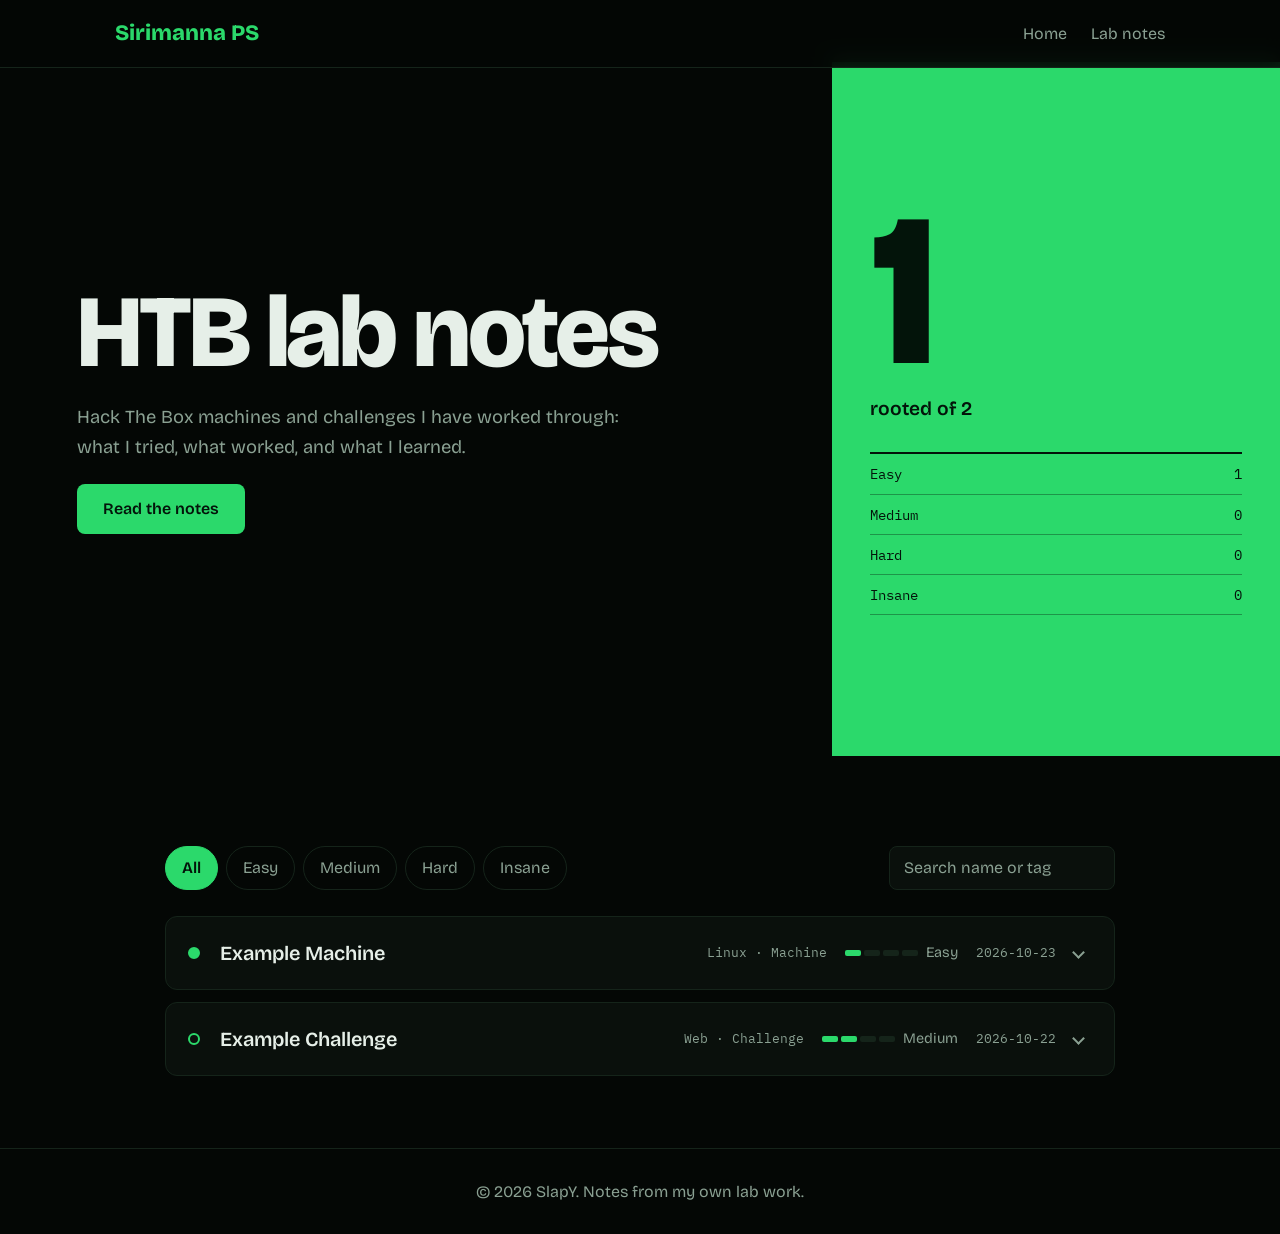
==== htb.html @ 9b22c39a "Add files via upload" ====
<!DOCTYPE html>
<html lang="en">
<head>
    <meta charset="UTF-8">
    <meta name="viewport" content="width=device-width, initial-scale=1.0">
    <title>HTB Lab Notes | Pawan Sirimanna</title>
    <meta name="description" content="Hack The Box machines and challenges I have worked through, with notes on recon, foothold, privilege escalation and lessons learned.">
    <link rel="preconnect" href="https://fonts.googleapis.com">
    <link rel="preconnect" href="https://fonts.gstatic.com" crossorigin>
    <link rel="stylesheet" href="https://fonts.googleapis.com/css2?family=Bricolage+Grotesque:opsz,wght@12..96,400;12..96,600;12..96,800&family=IBM+Plex+Mono&display=swap">
    <link rel="stylesheet" href="htb.css">
</head>
<body>

    <header class="bar">
        <nav class="bar-in">
            <a class="brand" href="index.html">Sirimanna PS</a>
            <ul>
                <li><a href="index.html">Home</a></li>
                <li><a href="#notes">Lab notes</a></li>
            </ul>
        </nav>
    </header>

    <main>
        <section class="hero">
            <div class="hero-text">
                <h1>HTB lab notes</h1>
                <p>Hack The Box machines and challenges I have worked through: what I tried, what worked, and what I learned.</p>
                <a class="go" href="#notes">Read the notes</a>
            </div>
            <aside class="hero-count" aria-label="Rooted machines">
                <div class="num" id="rooted">0</div>
                <div class="cap">rooted of <span id="total">0</span></div>
                <ul class="split" id="split"></ul>
            </aside>
        </section>

        <section class="notes" id="notes">
            <div class="tools">
                <div class="chips" id="chips" role="group" aria-label="Filter by difficulty"></div>
                <input id="search" type="search" placeholder="Search name or tag" aria-label="Search machines">
            </div>
            <div id="list"></div>
            <p class="empty" id="empty" hidden>No match. Clear the search or pick another difficulty.</p>
        </section>
    </main>

    <footer>
        <p>© 2026 SlapY. Notes from my own lab work.</p>
    </footer>

    <script src="machines.js"></script>
    <script src="htb.js"></script>
</body>
</html>
---- htb.css ----
:root{
  --bg:#040705; --panel:#0a100c; --line:#15241a; --text:#e6efe8; --mute:#8aa092;
  --g:#2bd96b; --g-ink:#03140a;
  --font:"Bricolage Grotesque",Arial,Helvetica,sans-serif;
  --mono:"IBM Plex Mono",Consolas,monospace;
}
*{margin:0;padding:0;box-sizing:border-box}
html{scroll-behavior:smooth;scroll-padding-top:80px}
body{font-family:var(--font);background:var(--bg);color:var(--text);line-height:1.6}
a{color:inherit}
:focus-visible{outline:2px solid var(--g);outline-offset:3px}

/* nav */
.bar{position:fixed;top:0;width:100%;z-index:10;background:rgba(4,7,5,.88);backdrop-filter:blur(10px);border-bottom:1px solid var(--line)}
.bar-in{max-width:1100px;margin:auto;padding:16px 25px;display:flex;justify-content:space-between;align-items:center}
.brand{font-weight:800;font-size:22px;color:var(--g);text-decoration:none}
.bar ul{list-style:none;display:flex;gap:24px}
.bar ul a{color:var(--mute);text-decoration:none;transition:color .2s}
.bar ul a:hover{color:var(--g)}

/* hero: 65% black / 35% green */
.hero{display:grid;grid-template-columns:65fr 35fr;min-height:84vh;padding-top:62px}
.hero-text{display:flex;flex-direction:column;justify-content:center;align-items:flex-start;gap:22px;padding:70px clamp(24px,6vw,90px)}
.hero h1{font-size:clamp(3rem,8vw,6.5rem);font-weight:800;line-height:.95;letter-spacing:-.03em}
.hero-text p{max-width:46ch;color:var(--mute);font-size:1.15rem}
.go{display:inline-block;padding:12px 26px;border-radius:8px;background:var(--g);color:var(--g-ink);font-weight:600;text-decoration:none;transition:transform .2s}
.go:hover{transform:translateY(-3px)}
.hero-count{background:var(--g);color:var(--g-ink);display:flex;flex-direction:column;justify-content:center;padding:40px clamp(20px,3vw,48px)}
.num{font-size:clamp(7rem,17vw,14rem);font-weight:800;line-height:.82;letter-spacing:-.06em}
.cap{font-size:1.2rem;font-weight:600;margin-top:12px}
.split{list-style:none;margin-top:28px;border-top:2px solid var(--g-ink);font-family:var(--mono);font-size:.9rem}
.split li{display:flex;justify-content:space-between;padding:8px 0;border-bottom:1px solid rgba(3,20,10,.35)}

/* notes */
.notes{max-width:1000px;margin:auto;padding:90px 25px 60px}
.tools{display:flex;flex-wrap:wrap;gap:14px;justify-content:space-between;margin-bottom:26px}
.chips{display:flex;flex-wrap:wrap;gap:8px}
.chip{font:inherit;color:var(--mute);background:transparent;border:1px solid var(--line);border-radius:999px;padding:6px 16px;cursor:pointer;transition:.2s}
.chip:hover{border-color:var(--g);color:var(--text)}
.chip[aria-pressed=true]{background:var(--g);border-color:var(--g);color:var(--g-ink);font-weight:600}
#search{font:inherit;color:var(--text);background:var(--panel);border:1px solid var(--line);border-radius:8px;padding:8px 14px;min-width:220px}
#search::placeholder{color:var(--mute)}

.m{border:1px solid var(--line);border-radius:12px;background:var(--panel);margin-bottom:12px;overflow:hidden;transition:border-color .25s}
.m:hover,.m[data-open=true]{border-color:var(--g)}
.m-head{all:unset;box-sizing:border-box;width:100%;cursor:pointer;display:grid;grid-template-columns:14px 1fr auto auto auto 18px;align-items:center;gap:18px;padding:20px 22px}
.m-head:focus-visible{outline:2px solid var(--g);outline-offset:-2px}
.dot{width:12px;height:12px;border-radius:50%;border:2px solid var(--g)}
.dot.Rooted{background:var(--g)}
.dot.User{background:linear-gradient(90deg,var(--g) 50%,transparent 50%)}
.m-name{font-size:1.25rem;font-weight:600}
.m-os,.m-date{font-family:var(--mono);font-size:.82rem;color:var(--mute)}
.lvl{display:flex;align-items:center;gap:8px;font-size:.9rem;color:var(--mute)}
.bars{display:flex;gap:3px}
.bars i{width:16px;height:6px;border-radius:2px;background:var(--line)}
.bars i.on{background:var(--g)}
.chev{width:9px;height:9px;border-right:2px solid var(--mute);border-bottom:2px solid var(--mute);transform:rotate(45deg);transition:transform .3s}
.m[data-open=true] .chev{transform:rotate(-135deg);border-color:var(--g)}

.m-body{display:grid;grid-template-rows:0fr;visibility:hidden;transition:grid-template-rows .35s ease,visibility 0s .35s}
.m[data-open=true] .m-body{grid-template-rows:1fr;visibility:visible;transition:grid-template-rows .35s ease}
.m-clip{overflow:hidden}
.pad{padding:4px 22px 24px 54px;border-top:1px solid var(--line);padding-top:20px}
.pad p{max-width:70ch}
.tags{display:flex;flex-wrap:wrap;gap:8px;margin:14px 0}
.tags span{font-family:var(--mono);font-size:.78rem;color:var(--g);border:1px solid var(--line);border-radius:6px;padding:2px 10px}
.steps{margin:6px 0 0 20px;max-width:70ch}
.steps li{margin-bottom:10px;padding-left:6px}
.steps li::marker{color:var(--g);font-weight:600}
.steps b{font-weight:600}
.steps span{color:var(--mute)}
.lesson{margin-top:16px;padding-left:14px;border-left:3px solid var(--g);color:var(--text)}
.read{display:inline-block;margin-top:18px;color:var(--g);font-weight:600;text-decoration:none;border-bottom:1px solid var(--g)}
.empty{color:var(--mute);text-align:center;padding:40px 0}

footer{text-align:center;padding:30px;border-top:1px solid var(--line);color:var(--mute)}

@media (max-width:768px){
  .hero{grid-template-columns:1fr;min-height:0}
  .hero-text{padding:60px 24px 48px}
  .hero-count{padding:36px 24px}
  .num{font-size:7rem}
  .m-head{grid-template-columns:14px 1fr 18px;gap:12px;row-gap:4px;padding:16px}
  .m-name{grid-column:2}
  .chev{grid-column:3;grid-row:1}
  .m-os,.lvl,.m-date{grid-column:2}
  .pad{padding-left:22px}
  .bar ul{gap:16px}
}
@media (prefers-reduced-motion:reduce){
  *{transition:none!important;scroll-behavior:auto!important}
}
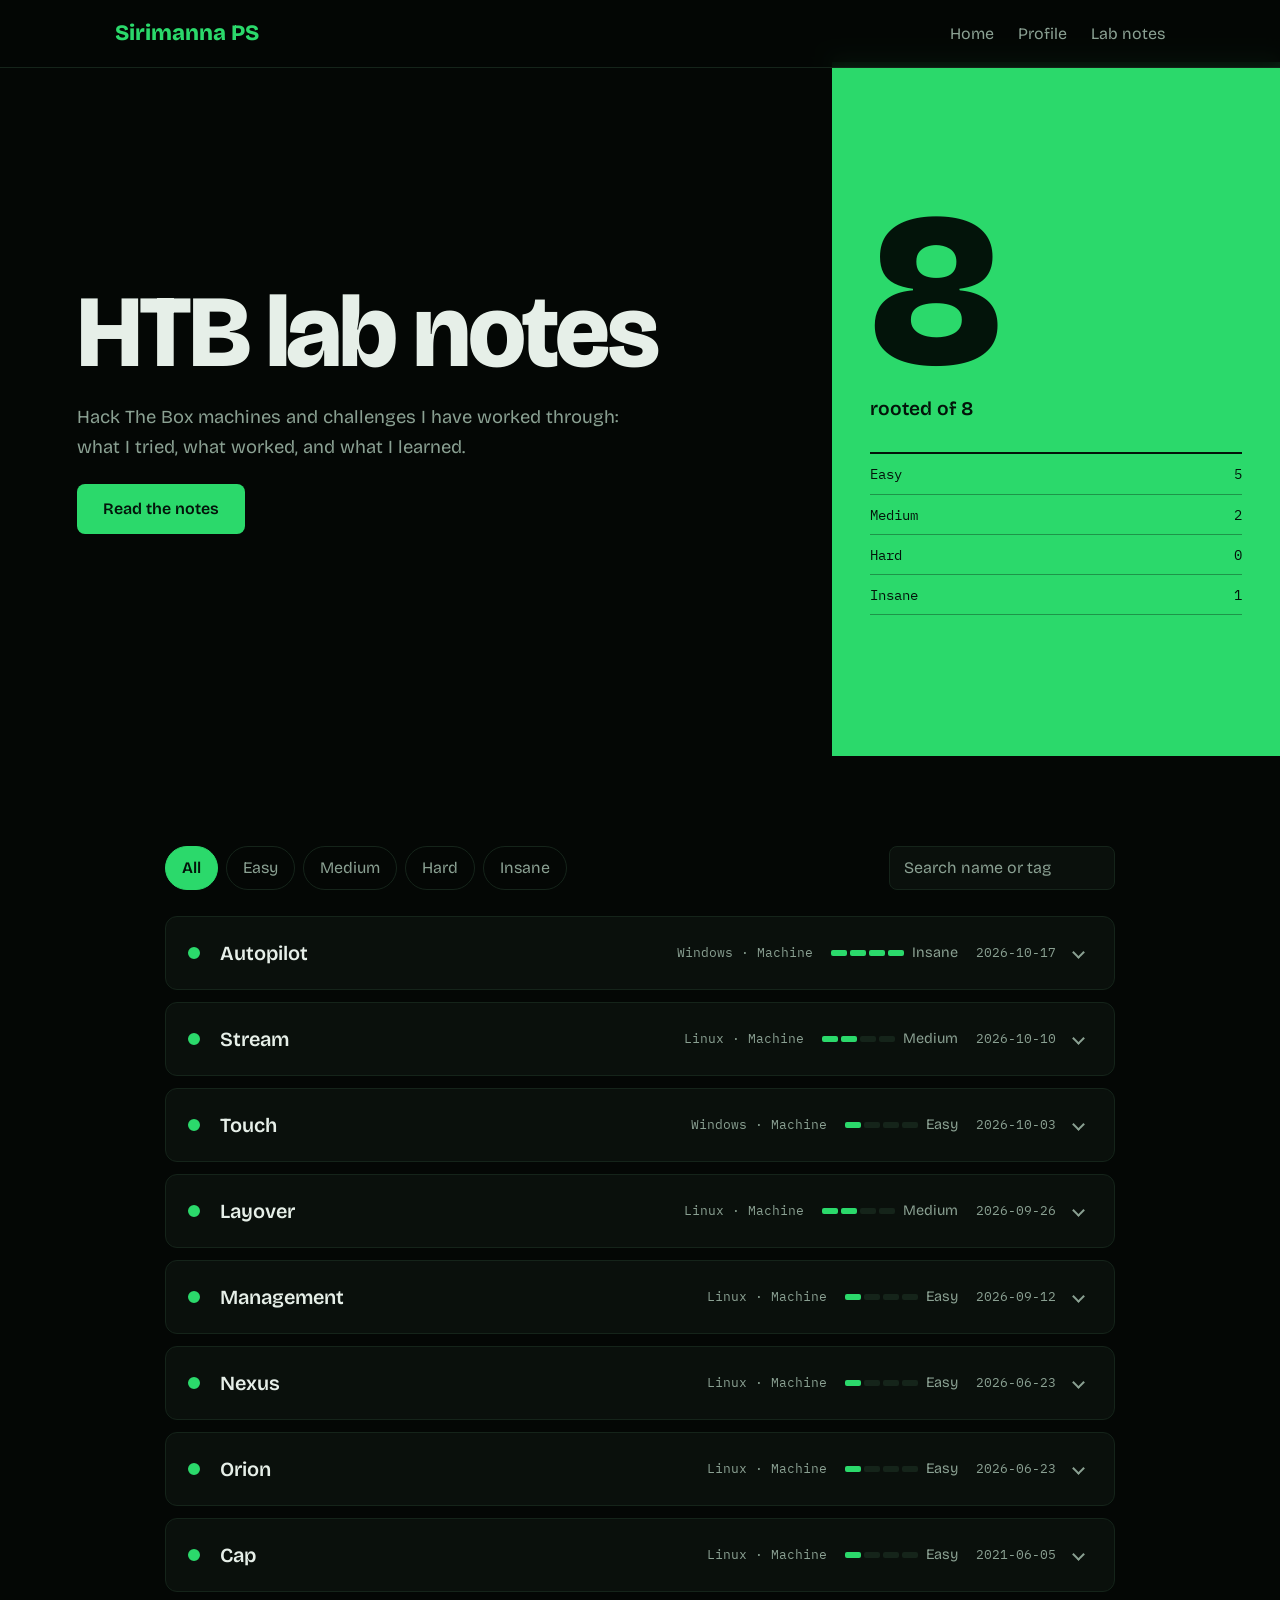
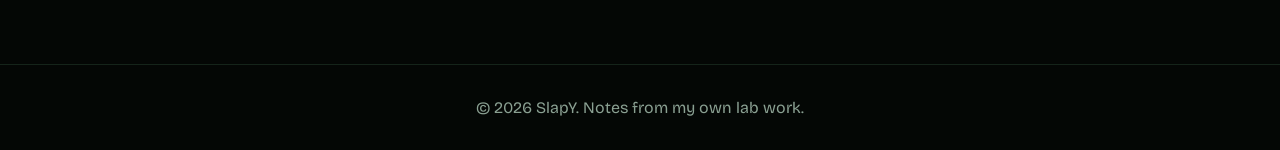
==== commit 9c0580cb: "Add profile section and script to htb.html Added profile section and included profile.js script." ====
--- a/htb.html
+++ b/htb.html
@@ -17,6 +17,7 @@
             <a class="brand" href="index.html">Sirimanna PS</a>
             <ul>
                 <li><a href="index.html">Home</a></li>
+                <li><a href="#player">Profile</a></li>
                 <li><a href="#notes">Lab notes</a></li>
             </ul>
         </nav>
@@ -36,6 +37,8 @@
             </aside>
         </section>
 
+        <section class="player" id="player" aria-label="HTB profile"></section>
+
         <section class="notes" id="notes">
             <div class="tools">
                 <div class="chips" id="chips" role="group" aria-label="Filter by difficulty"></div>
@@ -51,6 +54,7 @@
     </footer>
 
     <script src="machines.js"></script>
+    <script src="profile.js"></script>
     <script src="htb.js"></script>
 </body>
 </html>
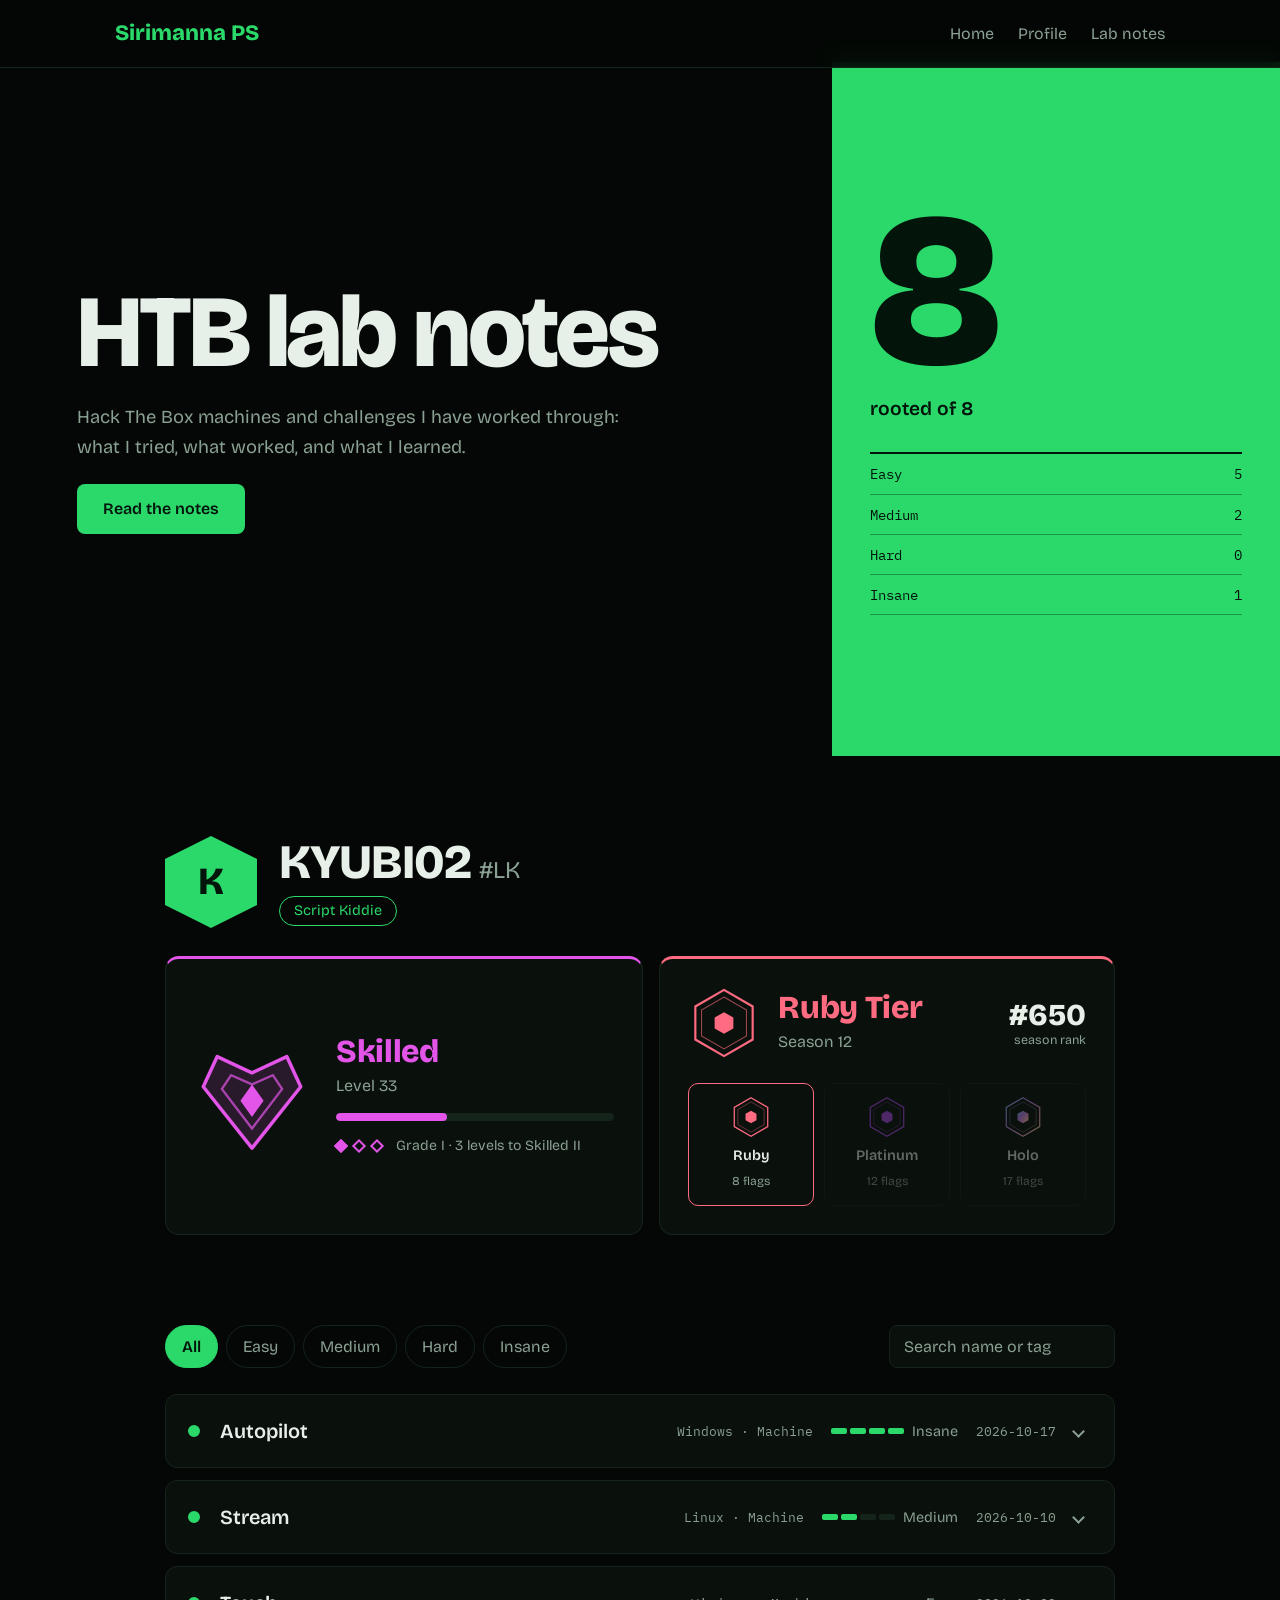
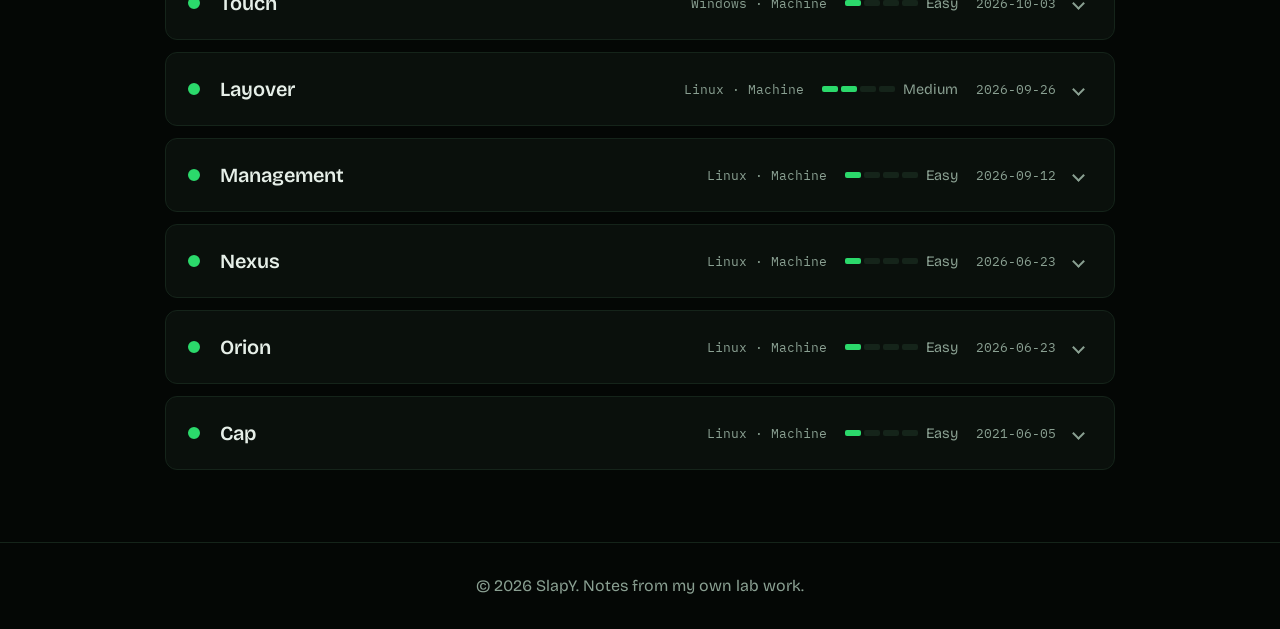
==== commit 50ca7a79: "Add bg.js script to htb.html" ====
--- a/htb.html
+++ b/htb.html
@@ -56,5 +56,6 @@
     <script src="machines.js"></script>
     <script src="profile.js"></script>
     <script src="htb.js"></script>
+    <script src="bg.js"></script>
 </body>
 </html>
--- a/htb.css
+++ b/htb.css
@@ -73,6 +73,50 @@
 .read{display:inline-block;margin-top:18px;color:var(--g);font-weight:600;text-decoration:none;border-bottom:1px solid var(--g)}
 .empty{color:var(--mute);text-align:center;padding:40px 0}
 
+
+/* profile card */
+.player{max-width:1000px;margin:auto;padding:80px 25px 0}
+.who{display:flex;align-items:center;gap:22px;flex-wrap:wrap;margin-bottom:28px}
+.av{width:92px;height:92px;flex:none;clip-path:polygon(50% 0,100% 25%,100% 75%,50% 100%,0 75%,0 25%);background:var(--g);display:grid;place-items:center;color:var(--g-ink);font-size:2.4rem;font-weight:800}
+.av img{width:100%;height:100%;object-fit:cover}
+.who h2{font-size:clamp(2rem,5vw,3rem);font-weight:800;letter-spacing:-.02em;line-height:1}
+.cc{font-weight:400;color:var(--mute);font-size:.5em;margin-left:8px;letter-spacing:0}
+.ttl{display:inline-block;margin-top:10px;border:1px solid var(--g);color:var(--g);border-radius:999px;padding:2px 14px;font-size:.9rem}
+.vp{margin-left:auto;padding:9px 20px;border:1px solid var(--g);border-radius:8px;color:var(--g);text-decoration:none;font-weight:600;transition:.2s}
+.vp:hover{background:var(--g);color:var(--g-ink)}
+.cards{display:grid;grid-template-columns:1.05fr 1fr;gap:16px}
+.pc{background:var(--panel);border:1px solid var(--line);border-top:3px solid var(--c);border-radius:14px;padding:28px}
+.pc h3{font-size:2rem;font-weight:800;color:var(--c);line-height:1.05;letter-spacing:-.01em}
+.lv{color:var(--mute);margin:4px 0 14px}
+.em{display:block;flex:none}
+.rank{display:flex;align-items:center;gap:26px}
+.rank .em{width:116px}
+.grow{flex:1;min-width:0}
+.lvlbar{height:8px;background:var(--line);border-radius:99px;overflow:hidden}
+.lvlbar i{display:block;height:100%;width:0;background:var(--c);border-radius:99px;transition:width 1.1s cubic-bezier(.2,.8,.2,1)}
+.dm{display:flex;align-items:center;gap:8px;margin-top:14px;color:var(--mute);font-size:.88rem}
+.dm b{width:10px;height:10px;transform:rotate(45deg);border:2px solid var(--c);flex:none}
+.dm b.on{background:var(--c)}
+.dm span{margin-left:6px}
+.season .top{display:flex;align-items:center;gap:18px}
+.season .em{width:72px}
+.season .lv{margin-bottom:0}
+.rk{margin-left:auto;text-align:right;font-size:1.9rem;font-weight:800;line-height:1}
+.rk small{display:block;margin-top:4px;color:var(--mute);font-size:.78rem;font-weight:400}
+.ladder{display:flex;gap:10px;margin-top:24px}
+.ld{flex:1;text-align:center;padding:12px 6px;border:1px solid var(--line);border-radius:10px;opacity:.4}
+.ld.reached,.ld.now{opacity:1}
+.ld.now{border-color:var(--c)}
+.ld .em{width:42px;margin:0 auto 6px}
+.ld p{font-size:.9rem;font-weight:600}
+.ld small{color:var(--mute);font-size:.75rem}
+@media (max-width:768px){
+  .cards{grid-template-columns:1fr}
+  .rank{gap:18px}.rank .em{width:84px}
+  .vp{margin-left:0}
+  .player{padding-top:60px}
+}
+
 footer{text-align:center;padding:30px;border-top:1px solid var(--line);color:var(--mute)}
 
 @media (max-width:768px){
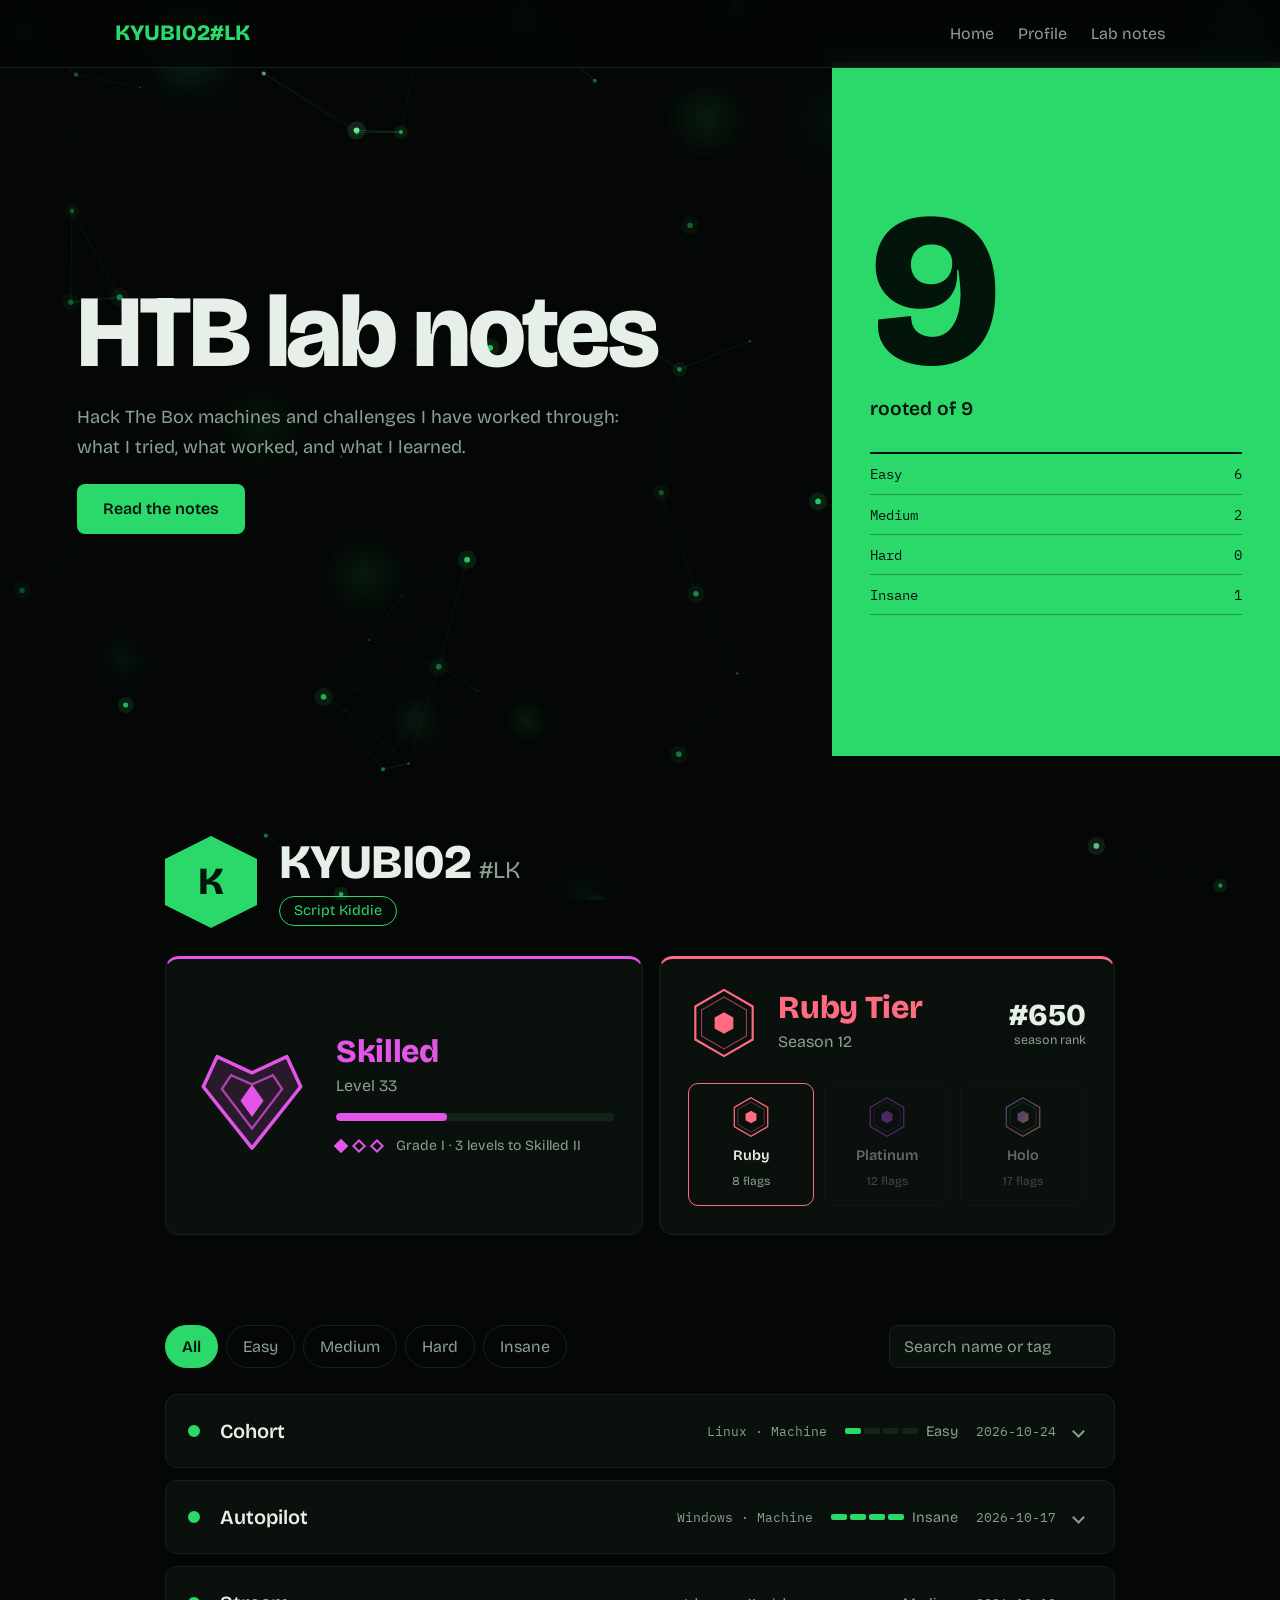
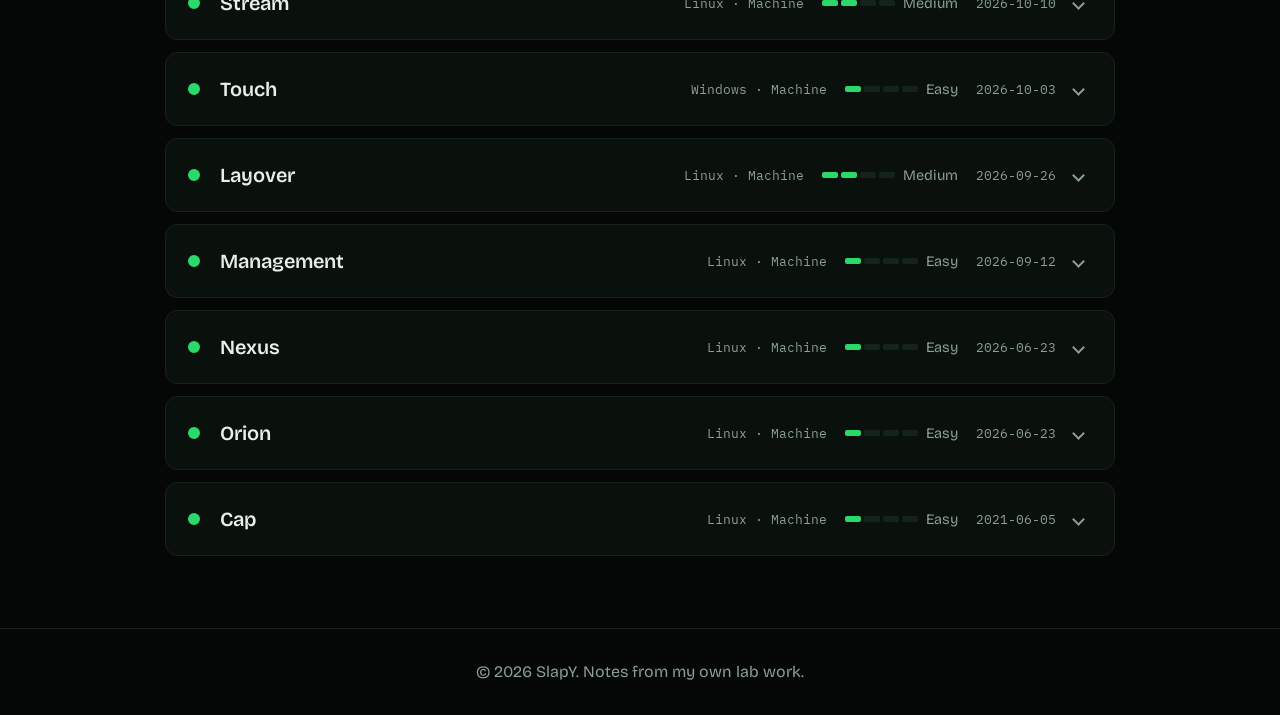
==== commit d5976b62: "Update brand name in header navigation" ====
--- a/htb.html
+++ b/htb.html
@@ -14,7 +14,7 @@
 
     <header class="bar">
         <nav class="bar-in">
-            <a class="brand" href="index.html">Sirimanna PS</a>
+            <a class="brand" href="index.html">KYUBI02#LK</a>
             <ul>
                 <li><a href="index.html">Home</a></li>
                 <li><a href="#player">Profile</a></li>
--- a/htb.css
+++ b/htb.css
@@ -62,6 +62,9 @@
 .m-clip{overflow:hidden}
 .pad{padding:4px 22px 24px 54px;border-top:1px solid var(--line);padding-top:20px}
 .pad p{max-width:70ch}
+.m-top{display:flex;gap:18px;align-items:flex-start}
+.m-av{width:64px;height:64px;flex:none;border-radius:50%;object-fit:cover;background:var(--bg);border:2px solid var(--line);transition:border-color .25s}
+.m[data-open=true] .m-av{border-color:var(--g)}
 .tags{display:flex;flex-wrap:wrap;gap:8px;margin:14px 0}
 .tags span{font-family:var(--mono);font-size:.78rem;color:var(--g);border:1px solid var(--line);border-radius:6px;padding:2px 10px}
 .steps{margin:6px 0 0 20px;max-width:70ch}
